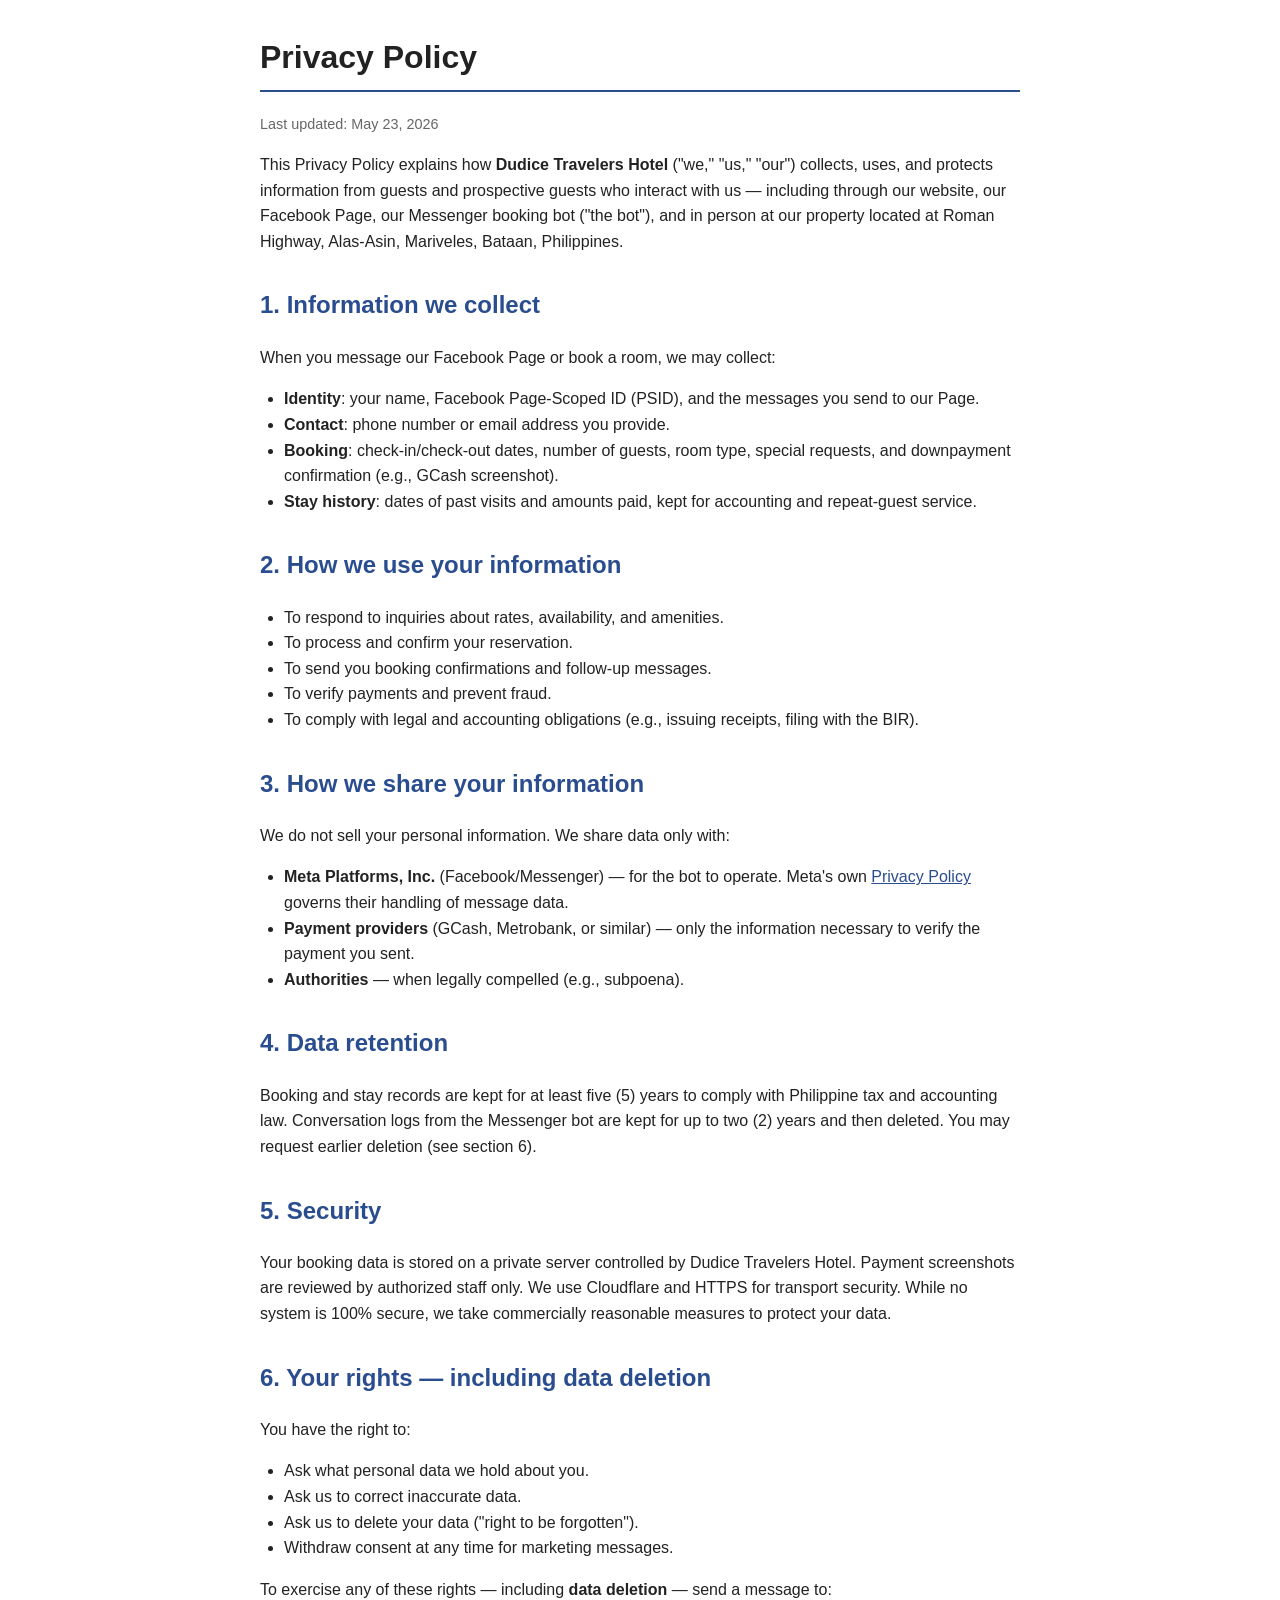
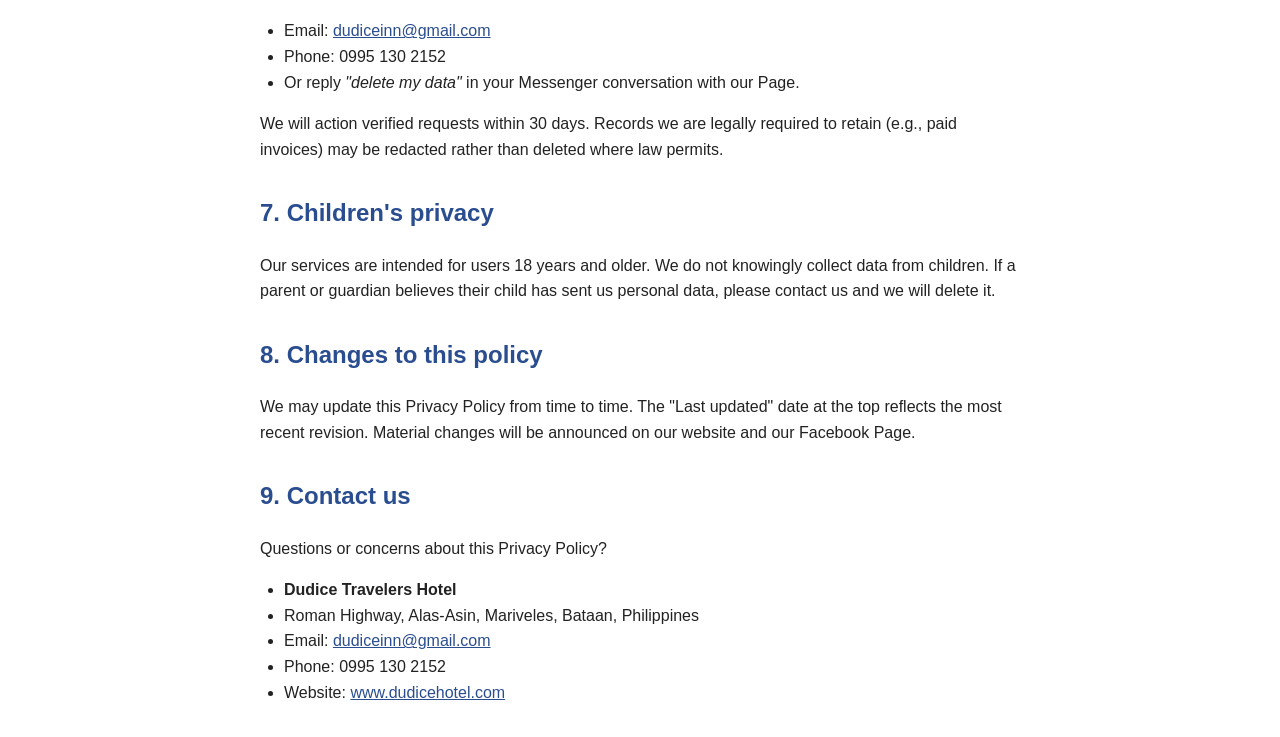
==== privacy.html @ 99796d47 "Add privacy policy page Co-Authored-By: Claude Opus 4.7 (1M context) <noreply@anthropic.com>" ====
<!DOCTYPE html>
<html lang="en">
<head>
<meta charset="UTF-8">
<meta name="viewport" content="width=device-width, initial-scale=1.0">
<title>Privacy Policy — Dudice Travelers Hotel</title>
<style>
  body { font-family: -apple-system, BlinkMacSystemFont, "Segoe UI", Roboto, sans-serif;
         max-width: 760px; margin: 2rem auto; padding: 0 1rem; line-height: 1.6;
         color: #222; }
  h1 { border-bottom: 2px solid #2a4d8f; padding-bottom: 0.4rem; }
  h2 { margin-top: 2rem; color: #2a4d8f; }
  a { color: #2a4d8f; }
  ul { padding-left: 1.5rem; }
  .updated { color: #666; font-size: 0.9rem; }
</style>
</head>
<body>
<h1>Privacy Policy</h1>
<p class="updated">Last updated: May 23, 2026</p>

<p>This Privacy Policy explains how <strong>Dudice Travelers Hotel</strong>
("we," "us," "our") collects, uses, and protects information from guests and
prospective guests who interact with us — including through our website,
our Facebook Page, our Messenger booking bot ("the bot"), and in person at
our property located at Roman Highway, Alas-Asin, Mariveles, Bataan,
Philippines.</p>

<h2>1. Information we collect</h2>
<p>When you message our Facebook Page or book a room, we may collect:</p>
<ul>
  <li><strong>Identity</strong>: your name, Facebook Page-Scoped ID (PSID), and
  the messages you send to our Page.</li>
  <li><strong>Contact</strong>: phone number or email address you provide.</li>
  <li><strong>Booking</strong>: check-in/check-out dates, number of guests, room
  type, special requests, and downpayment confirmation (e.g., GCash screenshot).</li>
  <li><strong>Stay history</strong>: dates of past visits and amounts paid, kept
  for accounting and repeat-guest service.</li>
</ul>

<h2>2. How we use your information</h2>
<ul>
  <li>To respond to inquiries about rates, availability, and amenities.</li>
  <li>To process and confirm your reservation.</li>
  <li>To send you booking confirmations and follow-up messages.</li>
  <li>To verify payments and prevent fraud.</li>
  <li>To comply with legal and accounting obligations (e.g., issuing receipts,
  filing with the BIR).</li>
</ul>

<h2>3. How we share your information</h2>
<p>We do not sell your personal information. We share data only with:</p>
<ul>
  <li><strong>Meta Platforms, Inc.</strong> (Facebook/Messenger) — for the bot
  to operate. Meta's own
  <a href="https://www.facebook.com/policy.php" target="_blank" rel="noopener">Privacy Policy</a>
  governs their handling of message data.</li>
  <li><strong>Payment providers</strong> (GCash, Metrobank, or similar) — only
  the information necessary to verify the payment you sent.</li>
  <li><strong>Authorities</strong> — when legally compelled (e.g., subpoena).</li>
</ul>

<h2>4. Data retention</h2>
<p>Booking and stay records are kept for at least five (5) years to comply with
Philippine tax and accounting law. Conversation logs from the Messenger bot
are kept for up to two (2) years and then deleted. You may request earlier
deletion (see section 6).</p>

<h2>5. Security</h2>
<p>Your booking data is stored on a private server controlled by Dudice
Travelers Hotel. Payment screenshots are reviewed by authorized staff only.
We use Cloudflare and HTTPS for transport security. While no system is 100%
secure, we take commercially reasonable measures to protect your data.</p>

<h2>6. Your rights — including data deletion</h2>
<p>You have the right to:</p>
<ul>
  <li>Ask what personal data we hold about you.</li>
  <li>Ask us to correct inaccurate data.</li>
  <li>Ask us to delete your data ("right to be forgotten").</li>
  <li>Withdraw consent at any time for marketing messages.</li>
</ul>
<p>To exercise any of these rights — including <strong>data deletion</strong> —
send a message to:</p>
<ul>
  <li>Email: <a href="mailto:dudiceinn@gmail.com">dudiceinn@gmail.com</a></li>
  <li>Phone: 0995 130 2152</li>
  <li>Or reply <em>"delete my data"</em> in your Messenger conversation with our Page.</li>
</ul>
<p>We will action verified requests within 30 days. Records we are legally
required to retain (e.g., paid invoices) may be redacted rather than deleted
where law permits.</p>

<h2>7. Children's privacy</h2>
<p>Our services are intended for users 18 years and older. We do not knowingly
collect data from children. If a parent or guardian believes their child has
sent us personal data, please contact us and we will delete it.</p>

<h2>8. Changes to this policy</h2>
<p>We may update this Privacy Policy from time to time. The "Last updated"
date at the top reflects the most recent revision. Material changes will be
announced on our website and our Facebook Page.</p>

<h2>9. Contact us</h2>
<p>Questions or concerns about this Privacy Policy?</p>
<ul>
  <li><strong>Dudice Travelers Hotel</strong></li>
  <li>Roman Highway, Alas-Asin, Mariveles, Bataan, Philippines</li>
  <li>Email: <a href="mailto:dudiceinn@gmail.com">dudiceinn@gmail.com</a></li>
  <li>Phone: 0995 130 2152</li>
  <li>Website: <a href="https://www.dudicehotel.com" target="_blank" rel="noopener">www.dudicehotel.com</a></li>
</ul>
</body>
</html>
</content>
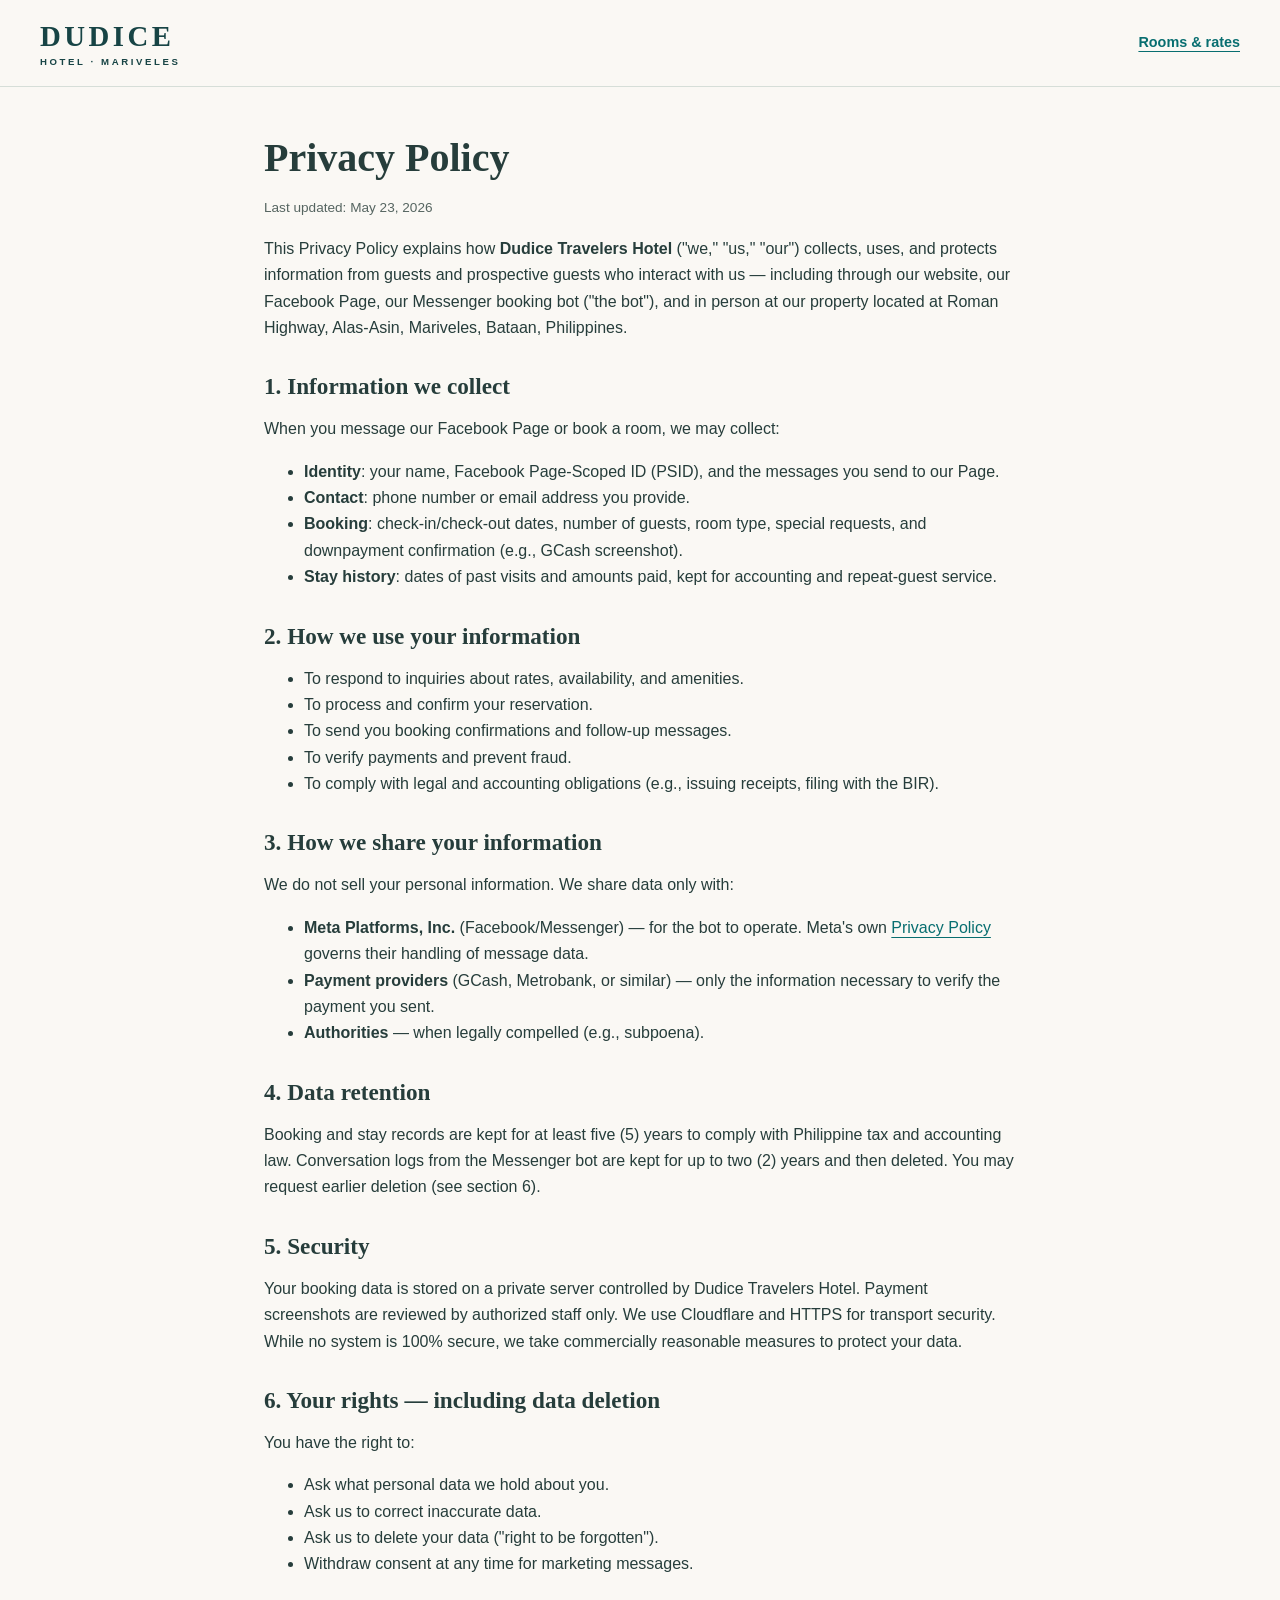
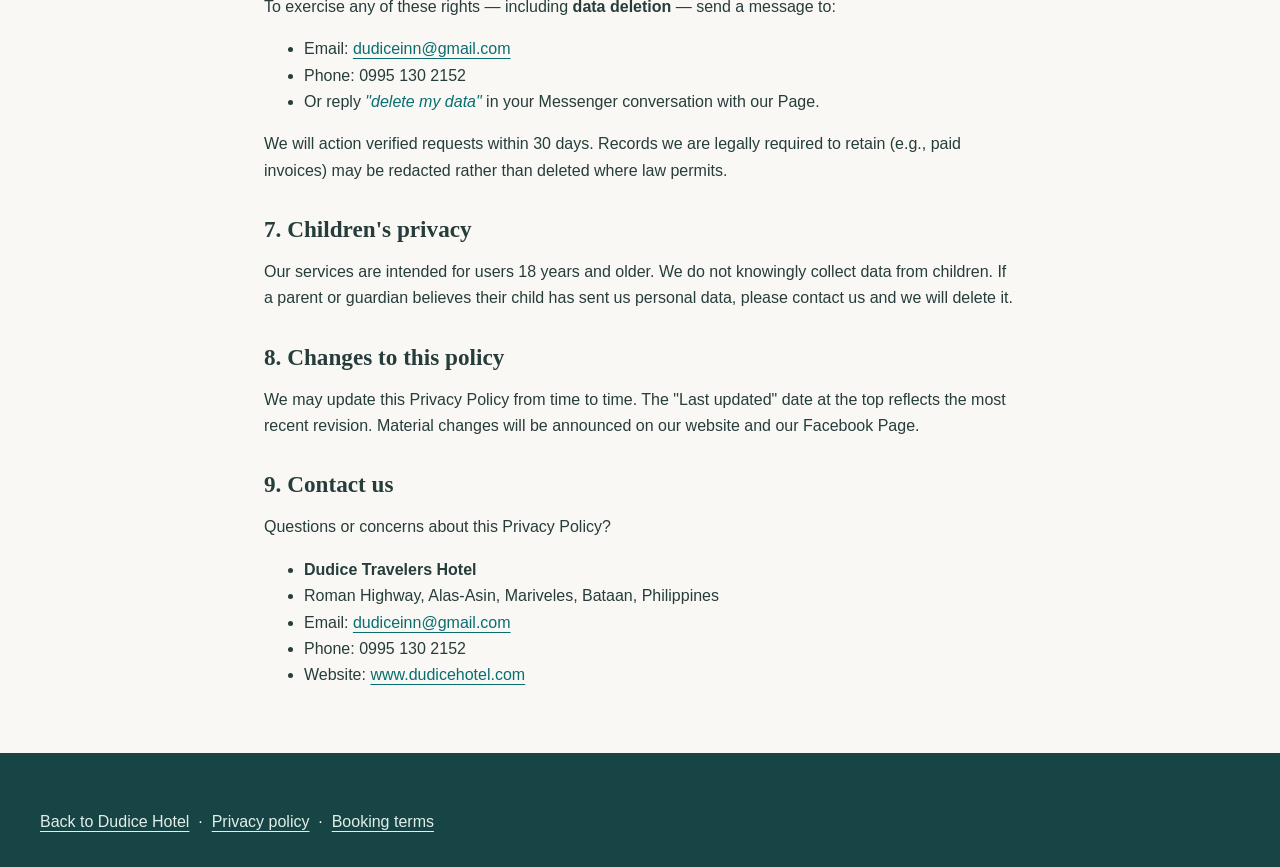
==== commit 89f8f6b6: "Split assets out of index.html and rework inquiry flow Extract embedded CSS and JS into styles.css a" ====
--- a/privacy.html
+++ b/privacy.html
@@ -4,18 +4,13 @@
 <meta charset="UTF-8">
 <meta name="viewport" content="width=device-width, initial-scale=1.0">
 <title>Privacy Policy — Dudice Travelers Hotel</title>
-<style>
-  body { font-family: -apple-system, BlinkMacSystemFont, "Segoe UI", Roboto, sans-serif;
-         max-width: 760px; margin: 2rem auto; padding: 0 1rem; line-height: 1.6;
-         color: #222; }
-  h1 { border-bottom: 2px solid #2a4d8f; padding-bottom: 0.4rem; }
-  h2 { margin-top: 2rem; color: #2a4d8f; }
-  a { color: #2a4d8f; }
-  ul { padding-left: 1.5rem; }
-  .updated { color: #666; font-size: 0.9rem; }
-</style>
+<link rel="stylesheet" href="styles.css">
+<link rel="icon" href="favicon.svg" type="image/svg+xml">
 </head>
-<body>
+<body class="policy-page">
+<a class="skip-link" href="#main">Skip to content</a>
+<header class="site-header"><nav class="navbar wrap" aria-label="Main navigation"><a class="brand" href="index.html"><strong>DUDICE</strong><span>HOTEL &middot; MARIVELES</span></a><a class="text-link" href="index.html#rooms">Rooms &amp; rates</a></nav></header>
+<main id="main" tabindex="-1">
 <h1>Privacy Policy</h1>
 <p class="updated">Last updated: May 23, 2026</p>
 
@@ -110,6 +105,7 @@
   <li>Phone: 0995 130 2152</li>
   <li>Website: <a href="https://www.dudicehotel.com" target="_blank" rel="noopener">www.dudicehotel.com</a></li>
 </ul>
+</main>
+<footer><div class="wrap"><a href="index.html">Back to Dudice Hotel</a> &nbsp;&middot;&nbsp; <a href="privacy.html">Privacy policy</a> &nbsp;&middot;&nbsp; <a href="terms.html">Booking terms</a></div></footer>
 </body>
 </html>
-</content>
--- a/styles.css
+++ b/styles.css
@@ -0,0 +1,210 @@
+/* Shared, dependency-free layout for the hotel and policy pages. */
+:root { --teal:#086e70; --teal-dark:#174445; --cream:#faf8f4; --sand:#eee9df; --ink:#263d3b; --muted:#566561; --line:#d6ded8; --serif:'Playfair Display',Georgia,serif; --sans:'Montserrat',Arial,sans-serif; }
+* { box-sizing:border-box; }
+html { scroll-behavior:smooth; scroll-padding-top:6rem; }
+body { margin:0; color:var(--ink); background:var(--cream); font:400 1rem/1.65 var(--sans); }
+body.modal-open { overflow:hidden; }
+img { display:block; max-width:100%; height:auto; }
+a { color:var(--teal); text-underline-offset:4px; }
+button,input,select,textarea { font:inherit; }
+button,select,summary { cursor:pointer; }
+button,a,input,select,textarea,summary { -webkit-tap-highlight-color:transparent; }
+:focus-visible { outline:3px solid #bb690a; outline-offset:5px; }
+[hidden] { display:none !important; }
+h1,h2,h3,p { margin:0; }
+h1,h2,h3 { font-family:var(--serif); font-weight:600; line-height:1.16; }
+h2 { font-size:clamp(2rem,3.5vw,3rem); }
+h3 { font-size:1.45rem; }
+em { color:var(--teal); font-weight:400; }
+.wrap { width:min(1200px,calc(100% - 4rem)); margin-inline:auto; }
+.section { padding-block:5.5rem; }
+.eyebrow { display:block; color:var(--teal); font-size:.73rem; font-weight:700; letter-spacing:.16em; text-transform:uppercase; margin-bottom:1rem; }
+.section-intro { color:var(--muted); max-width:620px; margin-top:1.1rem; }
+.section-heading { display:flex; justify-content:space-between; gap:2rem; align-items:end; margin-bottom:2.5rem; }
+.btn { display:inline-flex; justify-content:center; align-items:center; gap:.6rem; min-height:48px; padding:.8rem 1.4rem; border:1px solid var(--teal); border-radius:3px; background:var(--teal); color:white; text-decoration:none; font-size:.85rem; font-weight:600; line-height:1.5; transition:background .18s,box-shadow .18s; }
+.btn:hover { background:var(--teal-dark); color:white; box-shadow:0 4px 12px #17444515; }
+.btn-outline { background:transparent; color:var(--teal); }
+.text-link { font-size:.9rem; font-weight:600; }
+.skip-link { position:fixed; top:1rem; left:1rem; z-index:500; padding:.8rem 1.2rem; color:white; background:var(--teal-dark); transform:translateY(-200%); }
+.skip-link:focus { transform:translateY(0); }
+.site-header { position:sticky; top:0; z-index:50; background:rgba(250,248,244,.98); border-bottom:1px solid var(--line); }
+.navbar { min-height:86px; display:flex; justify-content:space-between; align-items:center; gap:1.5rem; }
+.brand { display:flex; flex-direction:column; color:var(--teal-dark); text-decoration:none; line-height:1; }
+.brand strong { font:600 1.8rem var(--serif); letter-spacing:.12em; }
+.brand span { font-size:.6rem; font-weight:600; letter-spacing:.27em; margin-top:.25rem; }
+.nav-links { display:flex; gap:1.7rem; align-items:center; }
+.nav-links a { text-decoration:none; color:var(--ink); font-size:.82rem; font-weight:500; }
+.nav-links a:hover { color:var(--teal); text-decoration:underline; }
+.menu-toggle { display:none; }
+.menu-panel { padding:1.5rem; }
+.menu-panel nav { display:flex; flex-direction:column; gap:.5rem; margin-block:1.5rem; }
+.menu-panel nav a { padding:.7rem; color:var(--ink); font:1.5rem var(--serif); text-decoration:none; }
+.dialog-heading { display:flex; justify-content:space-between; align-items:start; gap:1rem; margin-bottom:1.5rem; }
+dialog .dialog-heading { position:sticky; top:-2rem; z-index:1; background:var(--cream); padding-block:.6rem; }
+.close-button { flex:none; border:1px solid var(--line); background:transparent; color:var(--ink); border-radius:3px; min-height:44px; min-width:64px; padding:.45rem .75rem; font-size:.85rem; }
+.hero { display:grid; grid-template-columns:1fr 1fr; gap:4rem; align-items:center; padding-block:3.5rem; }
+.hero h1 { font-size:clamp(2.75rem,4.8vw,4.55rem); letter-spacing:-.035em; }
+.hero h1 em { display:block; }
+.hero-copy > p { color:var(--muted); max-width:460px; margin-block:1.5rem; }
+.hero-actions { display:flex; gap:.8rem; flex-wrap:wrap; margin-block:1.7rem; }
+.hero-rate { color:var(--muted); font-size:.85rem; }
+.hero-rate strong { color:var(--teal-dark); font-size:1.1rem; }
+.hero-media { position:relative; margin:0; }
+.hero-media img { width:100%; height:530px; object-fit:cover; border-radius:90px 3px 3px 3px; }
+.hero-media figcaption { position:absolute; bottom:1.3rem; left:1.3rem; right:1.3rem; padding:.9rem 1.1rem; background:rgba(250,248,244,.96); color:var(--ink); font-size:.78rem; }
+.hero-media figcaption strong { display:block; font-size:.88rem; }
+.comfort-strip { border-top:1px solid var(--line); border-bottom:1px solid var(--line); }
+.comfort-strip .wrap { display:flex; justify-content:space-between; flex-wrap:wrap; gap:1rem; padding-block:1.2rem; font-size:.82rem; font-weight:500; }
+.comfort-strip span { display:flex; gap:.7rem; align-items:center; }
+.comfort-strip i { color:var(--teal); }
+#rooms { background:#f1eee7; }
+.room-controls { display:flex; gap:1.5rem; align-items:end; flex-wrap:wrap; margin-bottom:1.2rem; }
+label { display:block; font-size:.82rem; font-weight:600; }
+select,input,textarea { display:block; width:100%; border:1px solid #9faea6; border-radius:3px; background:#fff; color:var(--ink); min-height:46px; padding:.65rem .8rem; margin-top:.4rem; }
+.room-controls select { min-width:180px; }
+.filter-status { color:var(--muted); font-size:.82rem; margin-bottom:1.3rem; }
+.rooms-grid,.tour-grid { display:grid; grid-template-columns:repeat(3,minmax(0,1fr)); gap:1.5rem; }
+.room-card { display:flex; flex-direction:column; min-width:0; border:1px solid var(--line); border-radius:4px; overflow:hidden; background:var(--cream); }
+.room-img { position:relative; overflow:hidden; }
+.room-img-link { display:block; }
+.room-img img { width:100%; aspect-ratio:1.55; object-fit:cover; transition:transform .25s; }
+.room-img-link:hover img { transform:scale(1.025); }
+.gallery-badge { position:absolute; bottom:12px; right:12px; padding:.35rem .65rem; background:#173d3be6; color:white; border-radius:3px; font-size:.72rem; pointer-events:none; }
+.room-body { padding:1.5rem; flex:1; display:flex; flex-direction:column; }
+.room-desc { font-size:.86rem; color:var(--muted); margin:.7rem 0 1rem; }
+.room-guests { font-size:.8rem; font-weight:600; }
+.room-extra { font-size:.77rem; color:var(--muted); margin-top:.3rem; }
+.room-features { display:flex; flex-wrap:wrap; gap:.4rem .8rem; color:var(--muted); font-size:.73rem; margin:1rem 0; padding:0; list-style:none; }
+.room-features li { border-bottom:1px solid var(--line); padding-bottom:.2rem; }
+.room-rates { display:flex; flex-wrap:wrap; gap:.7rem 1.5rem; border-top:1px solid var(--line); padding-top:1rem; margin-top:auto; }
+.room-rate strong { display:block; font:600 1.6rem var(--serif); color:var(--teal); }
+.room-rate small { color:var(--muted); font-size:.75rem; }
+.room-link { margin:0 1.5rem 1.5rem; }
+.rates-note { font-size:.83rem; line-height:1.8; color:var(--muted); margin-top:1.8rem; max-width:860px; }
+.amenities-grid { display:grid; grid-template-columns:repeat(4,minmax(0,1fr)); gap:2rem; }
+.amenity { border-top:1px solid var(--line); padding-top:1.4rem; }
+.amenity > i { font-size:1.3rem; color:var(--teal); margin-bottom:1.3rem; }
+.amenity h3 { font-size:1.2rem; }
+.amenity p { color:var(--muted); font-size:.85rem; margin-top:.7rem; }
+.amenity a { display:inline-block; margin-top:.7rem; font-size:.8rem; }
+.tour-section { background:var(--sand); }
+.tour-card { margin:0; min-width:0; }
+.tour-card .room-img { border-radius:4px; }
+.tour-card h3 { margin-top:1.1rem; font-size:1.35rem; }
+.tour-card p { margin-top:.5rem; color:var(--muted); font-size:.85rem; }
+.about { display:grid; grid-template-columns:1fr 1fr; gap:5rem; align-items:center; }
+.about img { width:100%; aspect-ratio:1.2; object-fit:cover; border-radius:4px; }
+.about p { color:var(--muted); margin-top:1.2rem; }
+.booking-steps { background:var(--teal-dark); color:var(--cream); }
+.booking-steps .eyebrow { color:#b2dcd1; }
+.steps-grid { display:grid; grid-template-columns:repeat(3,minmax(0,1fr)); gap:3rem; margin-top:2.8rem; padding:0; list-style:none; counter-reset:step; }
+.steps-grid li::before { counter-increment:step; content:'0' counter(step); display:block; color:#b2dcd1; font-size:.8rem; margin-bottom:1rem; }
+.steps-grid h3 { font-size:1.3rem; }
+.steps-grid p { color:#d4e3dd; font-size:.86rem; margin-top:.8rem; }
+.booking-steps .btn { background:var(--cream); color:var(--teal-dark); border-color:var(--cream); margin-top:1.7rem; }
+.contact-grid { display:grid; grid-template-columns:1fr 1.2fr; gap:4rem; align-items:start; }
+.contact-details { margin:2rem 0; }
+.contact-details div { padding:.75rem 0; border-bottom:1px solid var(--line); }
+.contact-details dt { color:var(--muted); font-size:.72rem; text-transform:uppercase; letter-spacing:.07em; }
+.contact-details dd { margin:.25rem 0 0; font-size:.9rem; overflow-wrap:anywhere; }
+.contact-map { width:100%; height:420px; border:1px solid var(--line); border-radius:4px; }
+.map-links { display:flex; gap:1rem; flex-wrap:wrap; margin-top:1rem; font-size:.85rem; }
+.faq { background:#f1eee7; }
+.faq-grid { display:grid; grid-template-columns:.75fr 1.25fr; gap:4rem; }
+details { border-bottom:1px solid #c6d0c8; padding:1.2rem 0; }
+summary { font-weight:600; font-size:.95rem; padding-right:1rem; }
+details p { color:var(--muted); margin-top:1rem; font-size:.9rem; }
+footer { background:var(--teal-dark); color:white; padding-block:3.5rem 2rem; }
+.footer-grid { display:grid; grid-template-columns:2fr 1fr 1fr; gap:3rem; }
+footer .brand { color:var(--cream); }
+footer p { color:#d4e3dd; font-size:.85rem; max-width:340px; margin-top:1.2rem; }
+footer h2 { font:600 .9rem var(--sans); margin-bottom:1rem; }
+footer a { color:#e3eee9; }
+.footer-links { display:flex; flex-direction:column; align-items:start; gap:.6rem; font-size:.85rem; }
+.footer-bottom { display:flex; justify-content:space-between; gap:1rem; flex-wrap:wrap; font-size:.75rem; color:#c7d9d2; margin-top:2.5rem; padding-top:1.5rem; border-top:1px solid #53716b; }
+.mobile-actions { display:none; }
+dialog { margin:auto; padding:2rem; width:min(600px,calc(100% - 2rem)); max-height:calc(100dvh - 2rem); overflow:auto; background:var(--cream); color:var(--ink); border:1px solid var(--line); border-radius:6px; box-shadow:0 24px 100px #0004; }
+dialog::backdrop { background:#122c2bc9; }
+dialog h2 { font-size:1.8rem; }
+.dialog-intro { font-size:.9rem; color:var(--muted); margin-bottom:1.5rem; }
+.form-grid { display:grid; grid-template-columns:1fr 1fr; gap:1rem; margin-bottom:1.3rem; }
+.form-grid .full { grid-column:1/-1; }
+textarea { font-size:.85rem; line-height:1.6; resize:vertical; }
+.dialog-actions { display:flex; flex-wrap:wrap; gap:.75rem; margin-top:1rem; }
+.status { min-height:1.8em; color:var(--teal-dark); font-size:.82rem; margin-top:.7rem; }
+.inquiry-note { color:var(--muted); font-size:.78rem; margin-top:1rem; }
+.gallery-dialog { width:min(1100px,calc(100% - 2rem)); }
+.gallery-dialog img { width:100%; height:min(65dvh,680px); object-fit:contain; background:#e9e7e0; }
+.gallery-controls { display:flex; align-items:center; justify-content:space-between; gap:1rem; margin-top:1rem; }
+.gallery-controls button { min-height:44px; border:1px solid var(--line); padding:.5rem 1rem; border-radius:3px; background:white; color:var(--teal); }
+.gallery-controls button:disabled { opacity:.5; cursor:default; }
+.gallery-controls p { font-size:.85rem; text-align:center; }
+.policy-page main { max-width:800px; margin:0 auto; padding:3rem 1.5rem; }
+.policy-page main h1 { font-size:2.5rem; margin-bottom:1rem; }
+.policy-page main h2 { font-size:1.45rem; margin-top:2rem; }
+.policy-page main p,.policy-page main ul { margin-top:1rem; }
+.policy-page .updated { color:var(--muted); font-size:.85rem; }
+@media (max-width:1050px) {
+  .nav-links { gap:1rem; }
+  .navbar > .btn { display:none; }
+  .hero { gap:2rem; }
+  .hero-media img { height:490px; }
+  .rooms-grid { grid-template-columns:repeat(2,minmax(0,1fr)); }
+  .amenities-grid { grid-template-columns:repeat(2,minmax(0,1fr)); }
+  .about,.contact-grid,.faq-grid { gap:2.5rem; }
+}
+@media (max-width:760px) {
+  html { scroll-padding-top:5rem; }
+  .wrap { width:calc(100% - 2.5rem); }
+  .section { padding-block:3.5rem; }
+  .navbar { min-height:74px; }
+  .brand strong { font-size:1.5rem; }
+  .nav-links { gap:1rem; flex-wrap:wrap; justify-content:end; }
+  .nav-links a { font-size:.75rem; }
+  .js-ready .nav-links { display:none; }
+  .js-ready .menu-toggle { display:inline-flex; min-height:44px; align-items:center; border:1px solid var(--line); background:transparent; color:var(--ink); padding:.5rem 1rem; border-radius:3px; }
+  .hero { grid-template-columns:1fr; padding-block:2.5rem; gap:2rem; }
+  .hero h1 { font-size:clamp(2.7rem,8vw,4rem); }
+  .hero-copy > p { margin-block:1rem; }
+  .hero-media img { height:320px; border-top-left-radius:60px; }
+  .hero-actions { margin-block:1.3rem; }
+  .comfort-strip .wrap { display:grid; grid-template-columns:1fr 1fr; gap:.9rem; font-size:.75rem; }
+  .section-heading { display:block; margin-bottom:2rem; }
+  .section-heading > a { display:inline-block; margin-top:1rem; }
+  .tour-grid { gap:1rem; }
+  .tour-card h3 { font-size:1.1rem; }
+  .tour-card .room-img img { aspect-ratio:1; }
+  .tour-card p { font-size:.78rem; }
+  .about,.contact-grid,.faq-grid { grid-template-columns:1fr; }
+  .about img { max-height:340px; }
+  .steps-grid { grid-template-columns:1fr; gap:1.8rem; }
+  .steps-grid li::before { margin-bottom:.5rem; }
+  .footer-grid { grid-template-columns:1fr 1fr; gap:2rem; }
+  .footer-grid > :first-child { grid-column:1/-1; }
+  .mobile-actions { display:flex; gap:.6rem; position:fixed; bottom:0; left:0; right:0; padding:.65rem 1rem calc(.65rem + env(safe-area-inset-bottom)); z-index:40; background:var(--cream); border-top:1px solid var(--line); }
+  .mobile-actions .btn { flex:1; font-size:.8rem; min-height:44px; padding:.6rem; }
+  body:not(.policy-page) { padding-bottom:calc(80px + env(safe-area-inset-bottom)); }
+  dialog { padding:1.3rem; }
+  dialog .dialog-heading { top:-1.3rem; }
+  .gallery-dialog img { height:55dvh; }
+}
+@media (max-width:540px) {
+  .rooms-grid { grid-template-columns:1fr; }
+  .room-controls { gap:1rem; }
+  .room-controls label { flex:1; min-width:0; }
+  .room-controls select { min-width:0; font-size:.85rem; }
+  .tour-grid { grid-template-columns:1fr; gap:2rem; }
+  .tour-card .room-img img { aspect-ratio:1.6; }
+  .hero-actions .btn { flex:1; padding:.8rem .7rem; }
+  .hero-media img { height:275px; }
+  .amenities-grid { gap:1.5rem; }
+  .amenity h3 { font-size:1.1rem; }
+  .amenity p { font-size:.8rem; }
+  .contact-map { height:300px; }
+  .form-grid { grid-template-columns:1fr; }
+  .dialog-actions .btn { width:100%; }
+}
+@media (prefers-reduced-motion:reduce) {
+  html { scroll-behavior:auto; }
+  *,*::before,*::after { animation:none !important; transition:none !important; }
+}
